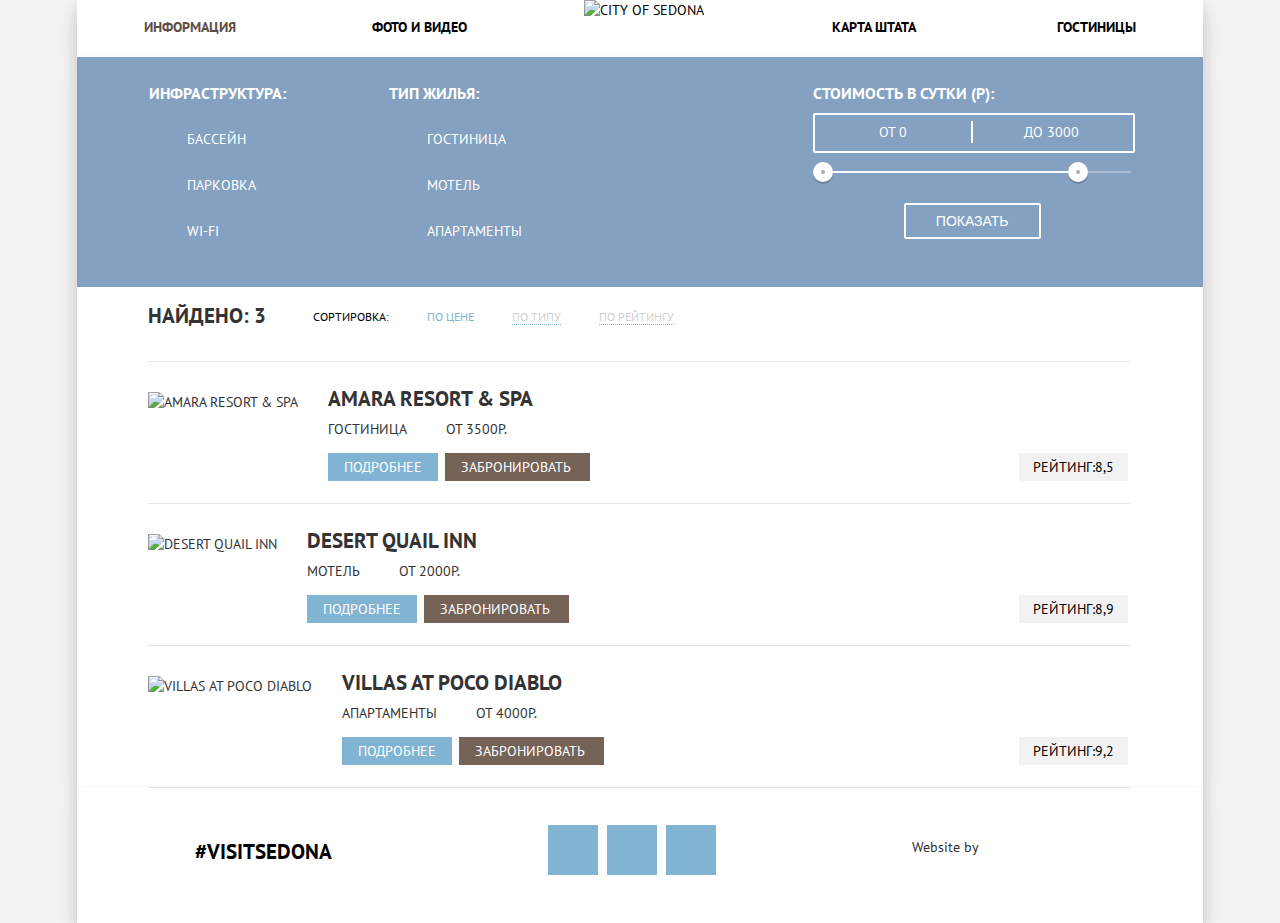
==== hotels.html @ e5f4da71 "removed images" ====
<!DOCTYPE html>
<html lang="en">
<head>
  <meta http-equiv="content-type" content="text/html; charset=UTF-8">
  <meta charset="UTF-8">
  <title>Hotels sedona</title>
  <link href="https://fonts.googleapis.com/css?family=PT+Sans:400,700&amp;subset=cyrillic" rel="stylesheet">
  <link href="css/normalize.css" rel="stylesheet" type="text/css"/>
  <link href="css/style.css" rel="stylesheet" type="text/css"/>
</head>
<body>
  <div class="container clearfix">
    <header class="page-header">
      <div class="logo">
        <a href="index.html">
          <img src="img/logo.png" width="138" height="70" alt="City of Sedona"></a>
      </div>
        <nav class="main-menu">
          <ul>
            <li class="main-menu-link">
              <a href="#">информация</a>
            </li>
            <li>
             <a href="#">фото и видео</a>
            </li>
            <li>
            <a href="#">карта штата</a>
            </li>
            <li>
              <a href="#">гостиницы</a>
            </li>
         </ul>
      </nav>
    </header>

  <main class="page-main">
    <section class="choice-form clearfix">

        <form action="#" method="post">

          <div class="options">
            <span class="filter-title">инфраструктура:</span>
            <ul>
              <li>
                <input class="form-checkbox" id="check-f-1" name="facilities" checked="checked" type="checkbox">
                <label class="form-label-chb" for="check-f-1">Бассейн</label>
              </li>
              <li>
                <input class="form-checkbox" id="check-f-2" name="facilities" type="checkbox">
                <label class="form-label-chb" for="check-f-2">Парковка</label>
              </li>
              <li>
                <input class="form-checkbox" id="check-f-3" name="facilities" type="checkbox">
                <label class="form-label-chb" for="check-f-3">Wi-Fi</label>
              </li>
            </ul>
          </div>

          <div class="options">
            <span class="filter-title">Тип жилья:</span>
            <ul>
              <li>
                <input class="form-checkbox" id="check-h-1" name="housing" checked="checked" type="checkbox">
                <label class="form-label-chb" for="check-h-1">Гостиница</label>
              </li>
              <li>
                <input class="form-checkbox" id="check-h-2" name="housing" checked="checked" type="checkbox">
                <label class="form-label-chb" for="check-h-2">Мотель</label>
              </li>
              <li>
                <input class="form-checkbox" id="check-h-3" name="housing" checked="checked" type="checkbox">
                <label class="form-label-chb" for="check-h-3">Апартаменты</label>
              </li>
            </ul>
          </div>

          <div class="filter-range">
            <div class="filter-range-title">Стоимость в сутки (Р):</div>
            <div class="price-controls">
              <label class="min-price" for="min-price">
                от
                <input class="min-price" name="min-price" id="min-price" value="0"></label>

              <label  class="max-price" for="max-price">
                до
                <input class="max-price" name="max-price" id="max-price" value="3000"></label>
            </div>
            <div class="range-controls">
              <div class="scale">
                <div class="bar"></div>
              </div>
              <div class="range-toggle range-toggle-min"></div>
              <div class="range-toggle range-toggle-max"></div>
            </div>
            <button class="btn-transperent" type="submit">показать</button>
          </div>
        </form>
      </section>

      <div class="sorting clearfix">
        <span class="sorting-title">Найдено: 3</span>
        <ul>
          <li>
            <a href="#">сортировка:</a>
          </li>
          <li>
            <a  class="color" href="#">по цене</a>
          </li>
          <li >
            <a class="stress" href="#">по типу</a>
          </li>
          <li >
            <a class="stress" href="#">по рейтингу</a>
          </li>
        </ul>
        <ul class="search-menu">
          <li class="down">
            <a href="#"></a>
          </li>
          <li class="up">
            <a href="#"></a>
          </li>
        </ul>
      </div>

      <section class="main-hotel clearfix">
        <ul class="hotel-list">
          <li class="hotel-item clearfix">
            <div class="hotel-img">
              <img src="img/foto-3.jpg" width="135" height="90" alt="Amara Resort & Spa">
            </div>
            <div class="hotel-text">
              <div class="hotel-head">Amara Resort & Spa</div>
              <div class="hotel-word">
                <ul>
                  <li>гостиница</li>
                  <li>от 3500р.</li>
                </ul>
              </div>
              <a  class="more" href="#">подробнее</a>
              <a class="book" href="#">забронировать</a>
            </div>
            <div class="hotel-rating">
              <div class="raiting" data-rating="4"></div>
              <span >рейтинг:8,5</span>
            </div>
          </li>

          <li class="hotel-item clearfix">
            <div class="hotel-img">
              <img src="img/foto-4.jpg" width="135" height="90" alt="Desert Quail Inn"></div>
            <div class="hotel-text">
              <div class="hotel-head">Desert Quail Inn</div>
              <div class="hotel-word">
                <ul>
                  <li>мотель</li>
                  <li>от 2000р.</li>
                </ul>
              </div>
              <a  class="more" href="#">подробнее</a>
              <a class="book" href="#">забронировать</a>
            </div>
            <div class="hotel-rating">
              <div class="raiting" data-rating="3"></div>
              <span>рейтинг:8,9</span>
            </div>
          </li>

          <li class="hotel-item clearfix">
            <div class="hotel-img">
              <img src="img/foto-5.jpg" width="135" height="90" alt="Villas at Poco Diablo">
            </div>
            <div class="hotel-text">
              <div class="hotel-head">Villas at Poco Diablo</div>
              <div class="hotel-word">
                <ul>
                  <li>апартаменты</li>
                  <li>от 4000р.</li>
                </ul>
              </div>
              <a class="more" href="#">подробнее</a>
              <a class="book" href="#">забронировать</a>
            </div>
            <div class="hotel-rating">
              <div class="raiting" data-rating="3"></div>
              <span>рейтинг:9,2</span>
            </div>
          </li>
        </ul>
      </section>
  </main>

  <footer class="page-footer clearfix">
    <a class="unit footer-visit" href="#">#visitsedona</a>
    <div class="unit footer-social">
      <a class="social-btn social-tw" href="https://twitter.com" >Twitter</a>
      <a class="social-btn social-fb" href="https://www.facebook.com" >Facebook</a>
      <a class="social-btn social-youtube" href="https://www.youtube.com" >YouTube</a>
    </div>
    <div class="unit footer-copyright">
      <span class="right-text">Website by</span>
      <a href="https://htmlacademy.ru"></a>
    </div>
  </footer>

  </div>
</body>
</html>
---- css/style.css ----
/*@font-face {*/
    /*font-family: "symbols-sedona";*/
    /*src: url("../fonts/symbols-sedona.eot?60737633");*/
    /*src: url("../fonts/symbols-sedona.eot?60737633#iefix") format("embedded-opentype"),*/
    /*url("../fonts/symbols-sedona.woff?60737633") format("woff"),*/
    /*url("../fonts/symbols-sedona.ttf?60737633") format("truetype"),*/
    /*url("../fonts/symbols-sedona.svg?60737633#symbols-sedona") format("svg");*/
    /*font-weight: normal;*/
    /*font-style: normal;*/
/*}*/

html,
body {
    margin: 0;
    padding: 0;
}

body {
    font-family: 'PT Sans', Arial, sans-serif;
    font-size: 14px;
    font-weight: normal;
    line-height: 21px;
    background-color: #f2f2f2;
    color: #333333;
    position: relative;
}

.container {
    width: auto;
    margin: 0 auto;
    padding: 0 6%;

}

.clearfix::after {
    content: "";
    display: block;
    clear: both;
}

a {
    font-family: 'PT Sans', Arial, sans-serif;
    text-decoration: none;
    text-transform: uppercase;
    color: #000000;
    cursor: pointer;
}

img {
    max-width: 100%;
    width: auto;
    height: auto;
    margin: 0;
}

li {
    list-style: none;
}

h2 {
    margin: 0;
    font-family: 'PT Sans', Arial, sans-serif;
    font-size: 21px;
    font-weight: bold;
    line-height: 26px;
    text-transform: uppercase;
}

h3 {
    margin: 0;
    font-family: 'PT Sans', Arial, sans-serif;
    font-size: 21px;
    font-weight: bold;
    line-height: 21px;
    text-transform: uppercase;
}

/*Header*/

.page-header {
    margin: 0 auto;
    background-color: #ffffff;
    box-shadow: 0 10px 15px 0 rgba(0, 0, 0, 0.2);
}

.main-menu {
    margin: 0;
    padding: 0 6%;
}

.main-menu ul {
    margin: 0;
    padding: 0;
}

.main-menu li {
    width: 20%;
    padding: 14px 0;
    display: inline-block;
    vertical-align: middle;
    font-size: 0;
}

.main-menu li:first-child {
    margin-right: 25px;
}

.main-menu li:first-child,
.main-menu li:nth-child(2){
    text-align: left;
}

.main-menu li:nth-child(3) {
    margin-left: 144px;
}

.main-menu li:nth-child(3),
.main-menu li:last-child {
    text-align: right;
}

.main-menu li:last-child {
    float: right;
}

.main-menu a {
    font-size: 14px;
    font-weight: bold;
    line-height: 26px;
    color: #000000;
}

.main-menu a:hover {
    color: #81b3d2;
}

.main-menu a:active {
    color: #b2b2b2;
}


.main-menu-link a {
    color: #604e43;
}

.logo {
    margin: 0 0 0 4px;
    padding: 0;
    position: absolute;
    top: 0;
    left: 50%;
    z-index: 2;
    transform: translateX(-50%);
}

.logo img {
    margin: 0;
    padding: 0;
    border-style: none;
}

/*Main*/

.page-main {
    margin: 0 auto;
    /*padding: 0 6%;*/
    background-color: #ffffff;
    box-shadow: 0 10px 15px 0 rgba(0, 0, 0, 0.2);
}

/*baner-1*/

.main-poster-slogan {
    min-height: 509px;
    margin: 0;
    display: block;
    position: relative;
    background: #deecf5 url(../img/main-poster.jpg) no-repeat center;
    z-index: 1;
    background-size: cover;
}

.main-poster-slogan::after {
    content: "";
    width: 1200px;
    min-height: 57px;
    position: absolute;
    bottom: 0;
    left: 0;
    background:  transparent url(../img/main-poster-mask.png) no-repeat center;
    background-size: 100% 57px;
    border-bottom: none;
    z-index: 20;
}

.main-poster-slogan img {
    position: absolute;
    top: 15%;
    left: 31%;
}
/*baner-1*/

.main-content-text {
    margin: 0;
    padding: 60px 0 51px 0;
    background-color: #ffffff;
    text-align: center;
}

.text-title {
    width: 450px;
    margin: 0 auto;
    padding: 0 0 25px 0;
    text-align: center;
}

.text {
    margin: 0;
    padding: 0;
    font-size: 14px;
    font-weight: 400;
    line-height: 26px;
    text-align: center;
    text-transform: uppercase;
}

/*baner-2-4*/

.text-pic,
.text-pic-shift {
    margin: 0;
    position: relative;
}

.main-content,
.main-content-shift {
    width: 400px;
    box-sizing: border-box;
    margin: 0;
    padding: 61px 53px 52px 53px;
    background-color: #81b3d2;
    text-align: center;
    color: #ffffff;
    text-transform: uppercase;
}

.main-content-shift {
    float: right;
}

.main-content-info-title {
    width: 56%;
    margin: -7px 0 24px 64px;
    /*transform: translateX(45%);*/
}

.main-content-info-section {
    margin: 21px 11px 0 0;
}

.pic,
.pic-shift {
    margin: 0;
    padding: 0;
    position: absolute;
    top:0;
    right: 0;
    vertical-align: top;
}

.pic-shift {
    left: 0;
}

.pic img {
    float: right;
}

.pic .pic-shift img {
    float: left;
}

/*baner-3*/

.feature {
    margin: 0;
    padding: 0;
    position: relative;
}

.block-housing::before {
    content: "";
    position: absolute;
    top: 60px;
    left: 161px;
    background: url(../img/sprite-feature.png) no-repeat  -10px -100px;
    width: 75px;
    min-height: 72px;
    display: block;
}

.block-food::before {
    content: "";
    position: absolute;
    top: 60px;
    left: 562px;
    background: url(../img/sprite-feature.png) no-repeat  -10px -10px;
    width: 74px;
    min-height: 70px;
    display: block;
}

.block-souvenirs::before {
    content: "";
    position: absolute;
    top: 56px;
    right: 169px;
    background: url(../img/sprite-feature.png) no-repeat  -10px -192px;
    width: 64px;
    min-height: 76px;
    display: block;
}

/*baner-5*/

.feature-shift {
    margin: 0;
    padding: 0;
    background-color: #eeeeee;
}

.block {
    width: 25%;
    margin: 0;
    padding: 146px 47px 82px 47px;
    display: inline-block;
    vertical-align: middle;
    text-align: center;
    text-transform: uppercase;
}

.block-shift {
    width: 32%;
    margin: 0;
    padding: 50px 0 38px 0;
    display: inline-block;
    vertical-align: middle;
    text-align: center;
    text-transform: uppercase;
    border: 1px solid transparent;
}

.block-title {
    padding: 15px 0 24px 0;
}

.block-text {
    margin: 0;
}

.block-title-second {
    width: 30%;
    margin: 0 auto;
    padding: 0 0 30px 0;
}

.block-text-second {
    width: 68%;
    margin: 0 auto;
    padding: 30px 0 0 0;
}

/*baber-6*/

.main-content-baner {
    margin: 0 auto;
    padding: 60px 160px 86px 165px;
    background-color: #ffffff;
    position: relative;
    text-transform: uppercase;
    text-align: center;
}

.main-head {
    margin: 0 0 37px 0;
    font-family: 'PT Sans', Arial, sans-serif;
    font-size: 30px;
    font-weight: bold;
    line-height: 24px;
}

.main-word {
    width: 50%;
    margin: 0 auto;
    padding: 0 0 37px 0;
    line-height: 24px;
}

.btn-order {
    min-width: 48%;
    margin: 0 auto;
    padding: 33px 0;
    display: block;
    text-align: center;
    vertical-align: middle;
    background-color: #766357;
    color: #ffffff;
    font-size: 21px;
    line-height: 26px;
    font-weight: bold;
    font-family: 'PT Sans', Arial, sans-serif;
    position: absolute;
    bottom: 0;
    left: 26%;

}

/*Hotels*/

.choice-form {
    min-height: 217px;
    background: #84a1c1 url(../img/background.jpg) no-repeat center;
    background-size: cover;
}

input[type="checkbox"] {
    display: none;
    margin: 0;
    padding: 0;
}

.options {
    width: 21%;
    padding: 26px 0 0 0;
    color: #ffffff;
    text-transform: uppercase;
    display: inline-block;
    vertical-align: top;
}

.options:first-of-type {
    padding-left: 72px;
}

.filter-title {
    margin: 0;
    padding: 0;
    font: bold 16px/21px "PT Sans", Arial, sans-serif;
}

.options >ul {
    margin: 24px 0 20px 0;
    padding: 0 0 0 38px;
    list-style: none;
    text-align: left;
}

.options li {
    padding: 0 0 25px 0;
}

.form-label-chb {
    position: relative;
    display: block;
    margin: 0;
    cursor: pointer;
}

input + .form-label-chb::before {
    content: "";
    position: absolute;
    top: 0;
    left: -40px;
    width: 25px;
    min-height: 21px;
    background: url(../img/sprites-icons-checbox.png) no-repeat -10px -52px;
}

input:checked + .form-label-chb::before {
    background: url(../img/sprites-icons-checbox.png) no-repeat -10px -10px;
}

input:disabled + .form-label-chb::before {
    background: url(../img/sprites-icons-checbox.png) no-repeat -10px -94px;
}

input:checked:disabled + .form-label-chb::before {
    background: url(../img/sprites-icons-checbox.png) no-repeat -10px -136px;
}

/*Filter*/

.filter-range {
    width: 318px;
    margin: 26px 72px 0 0;
    padding: 0;
    color: #ffffff;
    text-transform: uppercase;
    float: right;
}

.filter-range-title {
    margin: 0 0 9px 0;
    font-weight: 600;
    font-size: 16px;
    line-height: 21px;
}

.price-controls {
    width: 318px;
    height: 36px;
    margin: 0 0 18px 0;
    border: 2px solid #ffffff;
    border-radius: 2px;
    font-size: 0;
    position: relative;
}

.price-controls::after {
    content: "";
    width: 2px;
    height: 22px;
    position: absolute;
    top: 17px;
    left: 157px;
    background-color: #ffffff;
    transform: translate(-50%, -50%);
}

.price-controls label {
    width: 320px;
    height: 35px;
    display: inline-block;
    vertical-align: top;
    font-size: 14px;
    line-height: 21px;
    cursor: pointer;
}

label.min-price  {
    width: 145px;
    margin: 0 0 0 64px;
    padding: 7px 0 11px 0;
}

label.max-price  {
    width: 109px;
    padding: 7px 0 10px 0;
}

.price-controls input {
    width: 80px;
    margin: 0;
    padding: 0;
    color: inherit;
    font: inherit;
    border: none;
    background: none;
    outline: none;
}

.range-controls {
    position: relative;
    margin: 0 0 30px 0;
}

.range-controls .scale {
    height: 2px;
    background: rgba(255, 255, 255, 0.3);
}
.range-controls .bar {
    width: 80%;
    height: 2px;
    background: #ffffff;
}

.range-toggle {
    position: absolute;
    top: -9px;
    width: 4px;
    height: 4px;
    background: #ababab;
    border: 8px solid #ffffff;
    border-radius: 50px;
    box-shadow: 0 2px 1px 0 rgba(0, 1, 1, 0.2);
    cursor: pointer;
}

.range-toggle-max:hover {
    background: #1c4f80;
}
.range-toggle-min {
    left: 0;
}

.range-toggle-max {
    left: 80%;
}

.btn-transperent {
    width: 137px;
    margin: 0 auto;
    padding: 6px 30px 6px 30px;
    display: block;
    font-size: 14px;
    line-height: 20px;
    color: #ffffff;
    background: transparent;
    border: 2px solid #ffffff;
    border-radius: 2px;
    outline: none;
    text-transform: uppercase;
    cursor: pointer;
}

.btn-transperent:hover {
    color: #000000;
    background-color: #ffffff;
}

.sorting {
    margin: 0 73px 0 71px;
    padding: 16px 0 27px 0;
    font: normal 12px/18px "PT Sans", Arial, sans-serif;
    text-transform: uppercase;

}

.sorting-title {
    margin: 0;
    padding: 0 44px 0 0;
    font: bold 21px/26px "PT Sans", Arial, sans-serif;
}

.sorting >ul {
    margin: 0;
    padding: 0 0 8px 0;
    display: inline-block;
    vertical-align: middle;
}

.sorting li {
    margin: 0;
    padding: 0 35px 0 0;
    display: inline-block;
    vertical-align: middle;
}

.color {
    color: #81b3d2;
}

.stress {
    color: #d0d0d0;
    border-bottom: 1px dotted #81b3d2;
}

.search-menu {
    float: right;
    position: relative;
}
.down a {
    position: absolute;
    top: 10px;
    left: 38px;
    width: 11px;
    height: 10px;
    margin: 0;
    padding: 0;
    display: block;
    background: url(../img/sprites-icons-other.png) no-repeat -10px -315px;
}

.down a:hover {
    position: absolute;
    top: 10px;
    left: 38px;
    width: 11px;
    height: 10px;
    margin: 0;
    padding: 0;
    display: block;
    background: url(../img/sprites-icons-other.png) no-repeat -10px -375px;
}

.down a:active {
    position: absolute;
    top: 10px;
    left: 38px;
    width: 11px;
    height: 10px;
    margin: 0;
    padding: 0;
    display: block;
    background: url(../img/sprites-icons-other.png) no-repeat -10px -40px;
}

.up a {
    position: absolute;
    top: 9px;
    left: 61px;
    width: 11px;
    height: 10px;
    margin: 0;
    padding: 0;
    display: block;
    background: url(../img/sprites-icons-other.png) no-repeat -10px -70px;
}

.up a:hover {
    position: absolute;
    top: 9px;
    left: 61px;
    width: 11px;
    height: 10px;
    margin: 0;
    padding: 0;
    display: block;
    background: url(../img/sprites-icons-other.png) no-repeat -10px -10px;
}

.up a:active {
    position: absolute;
    top: 9px;
    left: 61px;
    width: 11px;
    height: 10px;
    margin: 0;
    padding: 0;
    display: block;
    background: url(../img/sprites-icons-other.png) no-repeat -10px -70px;
}

.main-hotel {
    margin: 0;
    padding: 0;
}

.hotel-list {
    margin: 0 73px 0 71px;
    padding: 0;
}

.hotel-item {
    margin: 0;
    padding: 30px 0 25px 0;
    text-transform: uppercase;
}

.hotel-item:first-child,
.hotel-item:last-child {
    border-top: 1px solid #e5e5e5;
    border-bottom: 1px solid #e5e5e5;
}

.hotel-img,
.hotel-text {
    margin: 0;
    padding: 0 30px 0 0;
    float: left;
}

.hotel-head {
    margin: -6px 0 6px 0;
    font: bold 21px/26px "PT Sans", Arial, sans-serif;
}

.hotel-word ul {
    margin: 0;
    padding: 0 0 17px 0;
}

.hotel-word li {
    margin: 0;
    padding: 0;
    display: inline-block;
    vertical-align: middle;
}

.hotel-word li:first-child {
    padding: 0 35px 0 0;
}

.more {
    min-width: 110px;
    margin: 0 3px 0 0;
    padding: 5px 16px 5px 16px;
    background-color: #81b3d2;
    color: #ffffff;
}

.book {
    min-width: 142px;
    padding: 5px 19px 5px 16px;
    background-color: #766357;
    color: #ffffff;
}

.hotel-rating {
    width: 182px;
    margin: -6px 0 0 0;
    padding: 0;
    float: right;
    position: relative;
}

.raiting {
    width: 106px;
    min-height: 25px;
    margin: 0 0 46px 90px;
    padding: 0;
    background-image: url(../img/icon-star.png);
}

.raiting[data-rating="5"] {
    width: 106px;
}

.raiting[data-rating="4"] {
    width: 88px;
}

.raiting[data-rating="3"] {
    width: 66px;
}

.raiting[data-rating="2"] {
    width: 44px;
}

.raiting[data-rating="1"] {
    width: 22px;
}

.hotel-rating span {
    min-width: 111px;
    padding: 5px 14px 5px 14px;
    margin: 0 0 0 71px;
    background-color: #f2f2f2;
    color: #000000;
    text-align: center;
    white-space: nowrap;
}

/*Footer*/

.page-footer {
    margin: 0 auto;
    position: relative;
    border: 1px solid transparent;
    background-color: #ffffff;
    box-shadow: 0 10px 15px 0 rgba(0, 0, 0, 0.2);
}

.footer-map {
    width: auto;
    margin: 0 6%;
    padding: 0;
    position: absolute;
    z-index: 3 ;
    bottom: 0;
    left: 0;
    right: 0;
    opacity: 0.9;
}

.unit {
    width: 33%;
    margin: 0 auto;
    float: left;
}

.footer-visit {
    padding: 50px 0 54px 0;
    font-size: 21px;
    font-weight: bold;
    line-height: 26px;
    text-align: center;
}

.footer-social {
    min-width: 160px;
    min-height: 60px;
    padding: 36px 0 36px 0;
    text-align: center;
}

.social-btn {
    min-width: 50px;
    min-height: 50px;
    margin: 0 5px 0 0;
    padding: 0;
    background-color: #81b3d2;
    font-size: 0;
    position: relative;
    display: inline-block;
    vertical-align: middle;
}

.social-tw::after {
    content: "";
    background: url(../img/sprites-icons-other.png) no-repeat -10px -727px;
    position: absolute;
    top: 37%;
    left: 37%;
    width: 17px;
    height: 15px;
    display: block;
}

.social-tw:hover,
.social-fb:hover,
.social-youtube:hover {
    background-color: #669ec0;
}

.social-tw:active::after {
    content: "";
    background: url(../img/sprites-social-btn.png) no-repeat -10px -49px;
    position: absolute;
    top: 37%;
    left: 37%;
    width: 17px;
    height: 15px;
    display: block;
}

.social-fb::after {
    content: "";
    background: url(../img/sprites-icons-other.png) no-repeat -10px -646px;
    position: absolute;
    top: 30%;
    left: 40%;
    width: 10px;
    height: 19px;
    display: block;
}

.social-fb:active::after {
    content: "";
    background: url(../img/sprites-social-btn.png) no-repeat -10px -10px;
    position: absolute;
    top: 30%;
    left: 40%;
    width: 10px;
    height: 19px;
    display: block;
}

.social-youtube::after {
    content: "";
    background: url(../img/sprites-icons-other.png) no-repeat -10px -762px;
    position: absolute;
    top: 34%;
    left: 33%;
    width: 20px;
    height: 16px;
    display: block;
}

.social-youtube:active::after {
    content: "";
    background: url(../img/sprites-social-btn.png) no-repeat -10px -84px;
    position: absolute;
    top: 34%;
    left: 33%;
    width: 20px;
    height: 16px;
    display: block;
}

.footer-copyright  {
    padding: 40px 0 54px 0;
    text-align: center;
}

.footer-copyright span {

}

.footer-copyright a {
    margin: 0 0 0 4px;
    padding: 0;
    background: url(../img/sprite-logo-academy.png) no-repeat  -10px -10px;
    width: 113px;
    height: 39px;
    display: inline-block;
    vertical-align: middle;
}

.footer-copyright a:hover {
    background: url(../img/sprite-logo-academy.png) no-repeat  -10px -69px;
    width: 113px;
    height: 39px;
}

.footer-copyright a:active {
    background: url(../img/sprite-logo-academy.png) no-repeat  -10px -128px;
    width: 113px;
    height: 39px;
}

/*Popup*/

.popup {
    width: 457px;
    height: 280px;
    margin: 0 0 -1185px -285px;
    padding: 60px 60px 60px 53px ;
    background: #ffffff;
    position: absolute;
    bottom: 50%;
    left: 50%;
    z-index: 30;
    border-top: 1px solid transparent;
    box-shadow: 0 8px 20px rgba(0, 0, 0, 0.5);
    text-transform: uppercase;
    display: none;
}

.form-popup-show {
    display: block;
    -webkit-animation: show 0.75s forwards;
    animation: show 0.75s forwards;
}

.form-row {
    width: auto;
    padding:0;
    margin-bottom:  50px;
}

.form-row input {
    width: 75%;
    margin: 0 0 35px 0;
    padding: 10px 5px;
    vertical-align: middle;
    outline: none;
    float: right;
    border: none;
    background-color: #f2f2f2;
    font-weight: bold;
    text-transform: uppercase;
}

.form-row input:hover {
    background-color: #ebebeb;
}

.form-row input:active {
    background-color: #ffffff;
    border: 2px solid #e5e5e5;
}

.icon-calendar::after {
    content: "";
    position: absolute;
    top: 17%;
    left: 83%;
    background: url(../img/sprites-icons-other.png) no-repeat -10px -436px;
    width: 21px;
    height: 22px;
    display: block;
}

.icon-calendar:hover::after {
    content: "";
    position: absolute;
    top: 17%;
    left: 83%;
    background: url(../img/sprites-icons-other.png) no-repeat -10px -478px;
    width: 21px;
    height: 22px;
    display: block;
}

.icon-calendar:active::after {
    content: "";
    position: absolute;
    top: 17%;
    left: 83%;
    background: url(../img/sprites-icons-other.png) no-repeat -10px -520px;
    width: 21px;
    height: 22px;
    display: block;
}

.icon-calendar-exit::after {
    content: "";
    position: absolute;
    top: 36%;
    left: 83%;
    background: url(../img/sprites-icons-other.png) no-repeat -10px -436px;
    width: 21px;
    height: 22px;
    display: block;
}

.icon-calendar-exit:hover::after {
    content: "";
    position: absolute;
    top: 36%;
    left: 83%;
    background: url(../img/sprites-icons-other.png) no-repeat -10px -478px;
    width: 21px;
    height: 22px;
    display: block;
}

.icon-calendar-exit:active::after {
    content: "";
    position: absolute;
    top: 36%;
    left: 83%;
    background: url(../img/sprites-icons-other.png) no-repeat -10px -520px;
    width: 21px;
    height: 22px;
    display: block;
}

.form-row label {
    font: bold 14px/26px 'PT Sans', Arial, sans-serif;
}

.counter input {
    width: 45%;
    margin: 0 0 35px 0;
    padding: 10px 5px;
    vertical-align: middle;
    outline: none;
    float: right;
    border: none;
    text-align: center;
    background-color: #f2f2f2;
}

.icon-plus,
.icon-minus {
    display: none;
}

.indicator-minus-left:before {
    content: "";
    position: absolute;
    top: 57%;
    left: 31%;
    background: url(../img/sprites-icons-other.png) no-repeat  -10px -184px;
    width: 12px;
    height: 3px;
    display: block;
    cursor: pointer;
}

.indicator-minus-left-index:before {
    content: "";
    position: absolute;
    top: 57%;
    left: 75%;
    background: url(../img/sprites-icons-other.png) no-repeat  -10px -184px;
    width: 12px;
    height: 3px;
    display: block;
    cursor: pointer;
}

.indicator-minus-left:hover:before {
    content: "";
    position: absolute;
    top: 57%;
    left: 31%;
    background: url(../img/sprites-icons-other.png) no-repeat  -10px -238px;
    width: 12px;
    height: 3px;
    display: block;
    cursor: pointer;
}

.indicator-minus-left-index:hover:before {
    content: "";
    position: absolute;
    top: 57%;
    left: 75%;
    background: url(../img/sprites-icons-other.png) no-repeat  -10px -238px;
    width: 12px;
    height: 3px;
    display: block;
    cursor: pointer;
}

.indicator-minus-left:active:before {
     content: "";
     position: absolute;
     top: 57%;
     left: 31%;
     background: url(../img/sprites-icons-other.png) no-repeat  -10px -292px;
     width: 12px;
     height: 3px;
     display: block;
     cursor: pointer;
 }

.indicator-minus-left-index:active:before {
    content: "";
    position: absolute;
    top: 57%;
    left: 75%;
    background: url(../img/sprites-icons-other.png) no-repeat  -10px -292px;
    width: 12px;
    height: 3px;
    display: block;
    cursor: pointer;
}

.indicator-plus-right:before {
    content: "";
    position: absolute;
    top: 56%;
    left: 41%;
    background: url(../img/sprites-icons-other.png) no-repeat  -10px -405px;
    width: 11px;
    height: 11px;
    display: block;
    cursor: pointer;
}

.indicator-plus-right-index:before {
    content: "";
    position: absolute;
    top: 56%;
    left: 84%;
    background: url(../img/sprites-icons-other.png) no-repeat  -10px -405px;
    width: 11px;
    height: 11px;
    display: block;
    cursor: pointer;
}

.indicator-plus-right:hover:before {
    content: "";
    position: absolute;
    top: 56%;
    left: 41%;
    background: url(../img/sprites-icons-other.png) no-repeat  -10px -207px;
    width: 11px;
    height: 11px;
    display: block;
    cursor: pointer;
}

.indicator-plus-right-index:hover:before {
    content: "";
    position: absolute;
    top: 56%;
    left: 84%;
    background: url(../img/sprites-icons-other.png) no-repeat  -10px -207px;
    width: 11px;
    height: 11px;
    display: block;
    cursor: pointer;
}

.indicator-plus-right:active:before {
    content: "";
    position: absolute;
    top: 56%;
    left: 41%;
    background: url(../img/sprites-icons-other.png) no-repeat  -10px -261px;
    width: 11px;
    height: 11px;
    display: block;
    cursor: pointer;
}

.indicator-plus-right-index:active:before {
    content: "";
    position: absolute;
    top: 56%;
    left: 84%;
    background: url(../img/sprites-icons-other.png) no-repeat  -10px -261px;
    width: 11px;
    height: 11px;
    display: block;
    cursor: pointer;
}


.counter-left {
    float: left;
}

.counter-right {
   float: right;
}

.counter label {
    margin: 0 auto;
    font: bold 14px/26px 'PT Sans', Arial, sans-serif;
    display: inline-block;
    vertical-align: middle;
}

.counter {
    width: 45%;
    margin: 0;
}

button.btn  {
    width: 100%;
    margin: 30% 0 0 0;
    padding: 10px 0 10px 0;
    display: block;
    font: bold 21px/26px 'PT Sans', Arial, sans-serif;
    text-transform: uppercase;
    text-align: center;
    text-decoration: none;
    color: white;
    background-color: #81b3d2;
    border: none;
    outline: none;
}

button.btn:hover {
    background-color: #669ec0;
}

button.btn:active {
    background-color: #5496bd;
    color: #88b6d1;
}

@keyframes show {
    0% {
        -ms-transform: scaleY(0) translateY(-100%);
        transform: scaleY(0) translateY(-100%)
    }
    20% {
        -ms-transform: scaleY(0) translateY(-50%);
        transform: scaleY(0) translateY(-50%)
    }
    50% {
        -ms-transform: scaleY(1) translateY(20%);
        transform: scaleY(1) translateY(20%)
    }
    100% {
        -ms-transform: scaleY(.8) translateY(0%);
        transform: scaleY(.8) translateY(0%)
    }
    100% {
        -ms-transform: scaleY(1) translateY(0);
        transform: scaleY(1) translateY(0)
    }
}
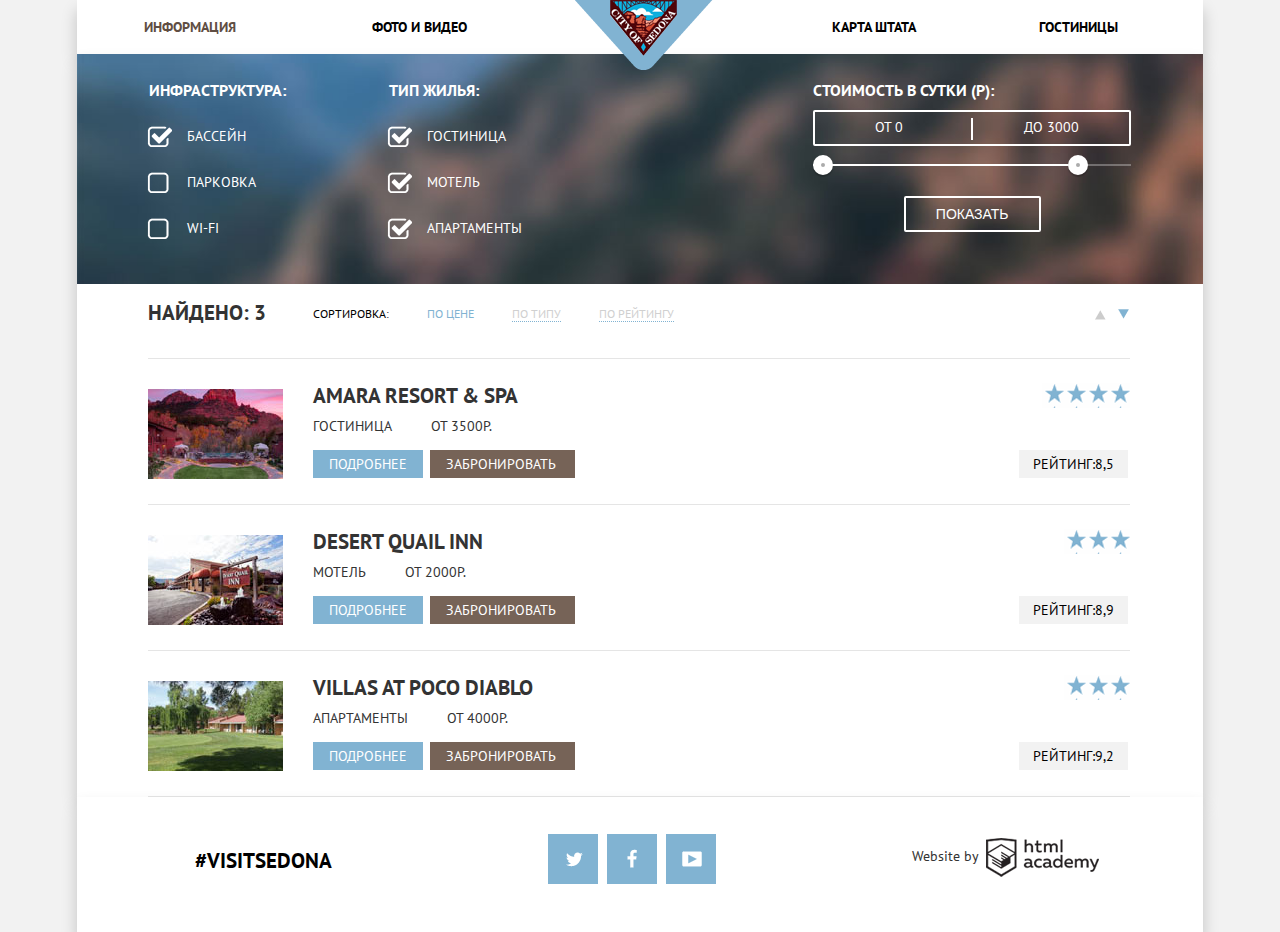
==== commit 089d3262: "site revision" ====
--- a/hotels.html
+++ b/hotels.html
@@ -3,11 +3,12 @@
 <head>
   <meta http-equiv="content-type" content="text/html; charset=UTF-8">
   <meta charset="UTF-8">
-  <title>Hotels sedona</title>
+  <title>Hotels || sedona</title>
   <link href="https://fonts.googleapis.com/css?family=PT+Sans:400,700&amp;subset=cyrillic" rel="stylesheet">
   <link href="css/normalize.css" rel="stylesheet" type="text/css"/>
   <link href="css/style.css" rel="stylesheet" type="text/css"/>
 </head>
+
 <body>
   <div class="container clearfix">
     <header class="page-header">
@@ -15,26 +16,26 @@
         <a href="index.html">
           <img src="img/logo.png" width="138" height="70" alt="City of Sedona"></a>
       </div>
-        <nav class="main-menu">
-          <ul>
-            <li class="main-menu-link">
-              <a href="#">информация</a>
-            </li>
-            <li>
-             <a href="#">фото и видео</a>
-            </li>
-            <li>
+      <nav class="main-menu">
+        <ul>
+          <li class="main-menu-link">
+            <a href="#">информация</a>
+          </li>
+          <li>
+            <a href="#">фото и видео</a>
+          </li>
+          <li>
             <a href="#">карта штата</a>
-            </li>
-            <li>
-              <a href="#">гостиницы</a>
-            </li>
-         </ul>
+          </li>
+          <li>
+            <a href="#">гостиницы</a>
+          </li>
+        </ul>
       </nav>
     </header>
 
-  <main class="page-main">
-    <section class="choice-form clearfix">
+    <main class="page-main">
+      <section class="choice-form clearfix">
 
         <form action="#" method="post">
 
@@ -75,16 +76,17 @@
           </div>
 
           <div class="filter-range">
+
             <div class="filter-range-title">Стоимость в сутки (Р):</div>
             <div class="price-controls">
               <label class="min-price" for="min-price">
                 от
                 <input class="min-price" name="min-price" id="min-price" value="0"></label>
-
               <label  class="max-price" for="max-price">
                 до
                 <input class="max-price" name="max-price" id="max-price" value="3000"></label>
             </div>
+
             <div class="range-controls">
               <div class="scale">
                 <div class="bar"></div>
@@ -124,13 +126,15 @@
       </div>
 
       <section class="main-hotel clearfix">
+
         <ul class="hotel-list">
           <li class="hotel-item clearfix">
-            <div class="hotel-img">
-              <img src="img/foto-3.jpg" width="135" height="90" alt="Amara Resort & Spa">
-            </div>
+
+            <img class="hotel-img" src="img/foto-3.jpg" width="135" height="90" alt="Amara Resort & Spa">
+
             <div class="hotel-text">
-              <div class="hotel-head">Amara Resort & Spa</div>
+              <h2>Amara Resort & Spa</h2>
+
               <div class="hotel-word">
                 <ul>
                   <li>гостиница</li>
@@ -140,6 +144,7 @@
               <a  class="more" href="#">подробнее</a>
               <a class="book" href="#">забронировать</a>
             </div>
+
             <div class="hotel-rating">
               <div class="raiting" data-rating="4"></div>
               <span >рейтинг:8,5</span>
@@ -147,10 +152,10 @@
           </li>
 
           <li class="hotel-item clearfix">
-            <div class="hotel-img">
-              <img src="img/foto-4.jpg" width="135" height="90" alt="Desert Quail Inn"></div>
+            <img class="hotel-img" src="img/foto-4.jpg" width="135" height="90" alt="Desert Quail Inn">
+
             <div class="hotel-text">
-              <div class="hotel-head">Desert Quail Inn</div>
+              <h2>Desert Quail Inn</h2>
               <div class="hotel-word">
                 <ul>
                   <li>мотель</li>
@@ -160,6 +165,7 @@
               <a  class="more" href="#">подробнее</a>
               <a class="book" href="#">забронировать</a>
             </div>
+
             <div class="hotel-rating">
               <div class="raiting" data-rating="3"></div>
               <span>рейтинг:8,9</span>
@@ -167,11 +173,9 @@
           </li>
 
           <li class="hotel-item clearfix">
-            <div class="hotel-img">
-              <img src="img/foto-5.jpg" width="135" height="90" alt="Villas at Poco Diablo">
-            </div>
+            <img class="hotel-img" src="img/foto-5.jpg" width="135" height="90" alt="Villas at Poco Diablo">
             <div class="hotel-text">
-              <div class="hotel-head">Villas at Poco Diablo</div>
+              <h2>Villas at Poco Diablo</h2>
               <div class="hotel-word">
                 <ul>
                   <li>апартаменты</li>
@@ -181,6 +185,7 @@
               <a class="more" href="#">подробнее</a>
               <a class="book" href="#">забронировать</a>
             </div>
+
             <div class="hotel-rating">
               <div class="raiting" data-rating="3"></div>
               <span>рейтинг:9,2</span>
@@ -188,20 +193,20 @@
           </li>
         </ul>
       </section>
-  </main>
-
-  <footer class="page-footer clearfix">
-    <a class="unit footer-visit" href="#">#visitsedona</a>
-    <div class="unit footer-social">
-      <a class="social-btn social-tw" href="https://twitter.com" >Twitter</a>
-      <a class="social-btn social-fb" href="https://www.facebook.com" >Facebook</a>
-      <a class="social-btn social-youtube" href="https://www.youtube.com" >YouTube</a>
-    </div>
-    <div class="unit footer-copyright">
-      <span class="right-text">Website by</span>
-      <a href="https://htmlacademy.ru"></a>
-    </div>
-  </footer>
+    </main>
+
+    <footer class="page-footer clearfix">
+      <a class="unit footer-visit" href="#">#visitsedona</a>
+      <div class="unit footer-social">
+        <a class="social-btn social-tw" href="https://twitter.com" >Twitter</a>
+        <a class="social-btn social-fb" href="https://www.facebook.com" >Facebook</a>
+        <a class="social-btn social-youtube" href="https://www.youtube.com" >YouTube</a>
+      </div>
+      <div class="unit footer-copyright">
+        <span class="right-text">Website by</span>
+        <a href="https://htmlacademy.ru"></a>
+      </div>
+    </footer>
 
   </div>
 </body>
--- a/css/style.css
+++ b/css/style.css
@@ -1,13 +1,17 @@
-/*@font-face {*/
-    /*font-family: "symbols-sedona";*/
-    /*src: url("../fonts/symbols-sedona.eot?60737633");*/
-    /*src: url("../fonts/symbols-sedona.eot?60737633#iefix") format("embedded-opentype"),*/
-    /*url("../fonts/symbols-sedona.woff?60737633") format("woff"),*/
-    /*url("../fonts/symbols-sedona.ttf?60737633") format("truetype"),*/
-    /*url("../fonts/symbols-sedona.svg?60737633#symbols-sedona") format("svg");*/
-    /*font-weight: normal;*/
-    /*font-style: normal;*/
-/*}*/
+*@font-face {
+    font-family: "symbols-sedona";
+    src: url("../fonts/symbols-sedona.eot?60737633");
+    src: url("../fonts/symbols-sedona.eot?60737633#iefix") format("embedded-opentype"),
+    url("../fonts/symbols-sedona.woff?60737633") format("woff"),
+    url("../fonts/symbols-sedona.ttf?60737633") format("truetype"),
+    url("../fonts/symbols-sedona.svg?60737633#symbols-sedona") format("svg");
+    font-weight: normal;
+    /font-style: normal;
+}
+
+* {
+    box-sizing: border-box;
+}
 
 html,
 body {
@@ -79,6 +83,7 @@
 
 .page-header {
     margin: 0 auto;
+    padding: 0;
     background-color: #ffffff;
     box-shadow: 0 10px 15px 0 rgba(0, 0, 0, 0.2);
 }
@@ -98,16 +103,10 @@
     padding: 14px 0;
     display: inline-block;
     vertical-align: middle;
-    font-size: 0;
 }
 
 .main-menu li:first-child {
     margin-right: 25px;
-}
-
-.main-menu li:first-child,
-.main-menu li:nth-child(2){
-    text-align: left;
 }
 
 .main-menu li:nth-child(3) {
@@ -117,10 +116,6 @@
 .main-menu li:nth-child(3),
 .main-menu li:last-child {
     text-align: right;
-}
-
-.main-menu li:last-child {
-    float: right;
 }
 
 .main-menu a {
@@ -138,7 +133,6 @@
     color: #b2b2b2;
 }
 
-
 .main-menu-link a {
     color: #604e43;
 }
@@ -163,7 +157,6 @@
 
 .page-main {
     margin: 0 auto;
-    /*padding: 0 6%;*/
     background-color: #ffffff;
     box-shadow: 0 10px 15px 0 rgba(0, 0, 0, 0.2);
 }
@@ -171,8 +164,10 @@
 /*baner-1*/
 
 .main-poster-slogan {
+    width: 100%;
     min-height: 509px;
     margin: 0;
+    padding: 0;
     display: block;
     position: relative;
     background: #deecf5 url(../img/main-poster.jpg) no-repeat center;
@@ -182,8 +177,9 @@
 
 .main-poster-slogan::after {
     content: "";
-    width: 1200px;
+    width: 100%;
     min-height: 57px;
+    margin: 0 auto;
     position: absolute;
     bottom: 0;
     left: 0;
@@ -194,9 +190,12 @@
 }
 
 .main-poster-slogan img {
+    margin: 0 auto;
+    padding: 0;
     position: absolute;
     top: 15%;
-    left: 31%;
+    left: 20%;
+    right: 20%
 }
 /*baner-1*/
 
@@ -207,14 +206,14 @@
     text-align: center;
 }
 
-.text-title {
+.main-content-text h2 {
     width: 450px;
     margin: 0 auto;
     padding: 0 0 25px 0;
     text-align: center;
 }
 
-.text {
+.main-content-text p {
     margin: 0;
     padding: 0;
     font-size: 14px;
@@ -228,64 +227,75 @@
 
 .text-pic,
 .text-pic-shift {
+    width: auto;
     margin: 0;
     position: relative;
-}
-
-.main-content,
+    background-color: #81b3d2;
+    color: #ffffff;
+    text-transform: uppercase;
+}
+
+.main-content {
+    margin: 0;
+    padding-top: 55px;
+    padding-left: 61px;
+    text-align: center;
+    float: left;
+}
 .main-content-shift {
-    width: 400px;
-    box-sizing: border-box;
-    margin: 0;
-    padding: 61px 53px 52px 53px;
-    background-color: #81b3d2;
-    text-align: center;
-    color: #ffffff;
-    text-transform: uppercase;
-}
-
-.main-content-shift {
+    margin: 0;
+    padding-top: 55px;
+    padding-right: 60px;
+    text-align: center;
     float: right;
 }
 
-.main-content-info-title {
-    width: 56%;
-    margin: -7px 0 24px 64px;
-    /*transform: translateX(45%);*/
-}
-
-.main-content-info-section {
-    margin: 21px 11px 0 0;
-}
-
-.pic,
-.pic-shift {
-    margin: 0;
-    padding: 0;
-    position: absolute;
-    top:0;
-    right: 0;
-    vertical-align: top;
-}
-
-.pic-shift {
-    left: 0;
-}
-
-.pic img {
+.text-pic img {
     float: right;
 }
 
-.pic .pic-shift img {
+.text-pic-shift img {
     float: left;
 }
 
+.info h3 {
+    width: 50%;
+    margin: 0 auto;
+    padding-bottom: 22px;
+    text-align: center;
+}
+
+.info p {
+    margin: 0;
+    padding-top: 21px;
+}
+
 /*baner-3*/
 
 .feature {
     margin: 0;
     padding: 0;
     position: relative;
+}
+
+.block {
+    width: 33%;
+    padding-top: 160px;
+    padding-bottom: 90px;
+    display: inline-block;
+    vertical-align: middle;
+    text-align: center;
+}
+
+.block h3 {
+     margin: 0 auto;
+     padding-bottom: 24px;
+}
+
+.block p {
+    width: 65%;
+    margin: 0 auto;
+    text-transform: uppercase;
 }
 
 .block-housing::before {
@@ -327,47 +337,27 @@
     margin: 0;
     padding: 0;
     background-color: #eeeeee;
-}
-
-.block {
-    width: 25%;
-    margin: 0;
-    padding: 146px 47px 82px 47px;
+    text-transform: uppercase;
+}
+
+.block-shift {
+    width: 33%;
+    margin: 0;
     display: inline-block;
     vertical-align: middle;
     text-align: center;
-    text-transform: uppercase;
-}
-
-.block-shift {
-    width: 32%;
-    margin: 0;
-    padding: 50px 0 38px 0;
-    display: inline-block;
-    vertical-align: middle;
-    text-align: center;
-    text-transform: uppercase;
-    border: 1px solid transparent;
-}
-
-.block-title {
-    padding: 15px 0 24px 0;
-}
-
-.block-text {
-    margin: 0;
-}
-
-.block-title-second {
-    width: 30%;
-    margin: 0 auto;
-    padding: 0 0 30px 0;
-}
-
-.block-text-second {
-    width: 68%;
-    margin: 0 auto;
-    padding: 30px 0 0 0;
+}
+
+.block-shift h3 {
+    padding-top: 45px;
+    padding-bottom: 30px;
+ }
+
+.block-shift p {
+    width: 270px;
+    margin: 0 auto;
+    padding-top: 25px;
+    padding-bottom: 60px;
 }
 
 /*baber-6*/
@@ -436,6 +426,7 @@
     text-transform: uppercase;
     display: inline-block;
     vertical-align: top;
+    box-sizing: content-box;
 }
 
 .options:first-of-type {
@@ -512,8 +503,8 @@
     margin: 0 0 18px 0;
     border: 2px solid #ffffff;
     border-radius: 2px;
-    font-size: 0;
     position: relative;
+    color: #ffffff;
 }
 
 .price-controls::after {
@@ -528,24 +519,21 @@
 }
 
 .price-controls label {
-    width: 320px;
-    height: 35px;
     display: inline-block;
-    vertical-align: top;
-    font-size: 14px;
-    line-height: 21px;
+    vertical-align: middle;
     cursor: pointer;
 }
 
 label.min-price  {
-    width: 145px;
-    margin: 0 0 0 64px;
-    padding: 7px 0 11px 0;
+    margin: 0 auto;
+    padding-top: 5px;
+    padding-left: 60px; 
 }
 
 label.max-price  {
-    width: 109px;
-    padding: 7px 0 10px 0;
+    margin: 0 auto;
+    padding-top: 5px;
+    padding-left: 45px;
 }
 
 .price-controls input {
@@ -584,6 +572,7 @@
     border-radius: 50px;
     box-shadow: 0 2px 1px 0 rgba(0, 1, 1, 0.2);
     cursor: pointer;
+    box-sizing: content-box;
 }
 
 .range-toggle-max:hover {
@@ -760,9 +749,8 @@
     float: left;
 }
 
-.hotel-head {
+.hotel-text h2 {
     margin: -6px 0 6px 0;
-    font: bold 21px/26px "PT Sans", Arial, sans-serif;
 }
 
 .hotel-word ul {
@@ -807,9 +795,11 @@
 .raiting {
     width: 106px;
     min-height: 25px;
-    margin: 0 0 46px 90px;
+    margin-bottom: 46px; 
+   /* margin-left: 90px;*/
     padding: 0;
     background-image: url(../img/icon-star.png);
+    float: right;
 }
 
 .raiting[data-rating="5"] {
